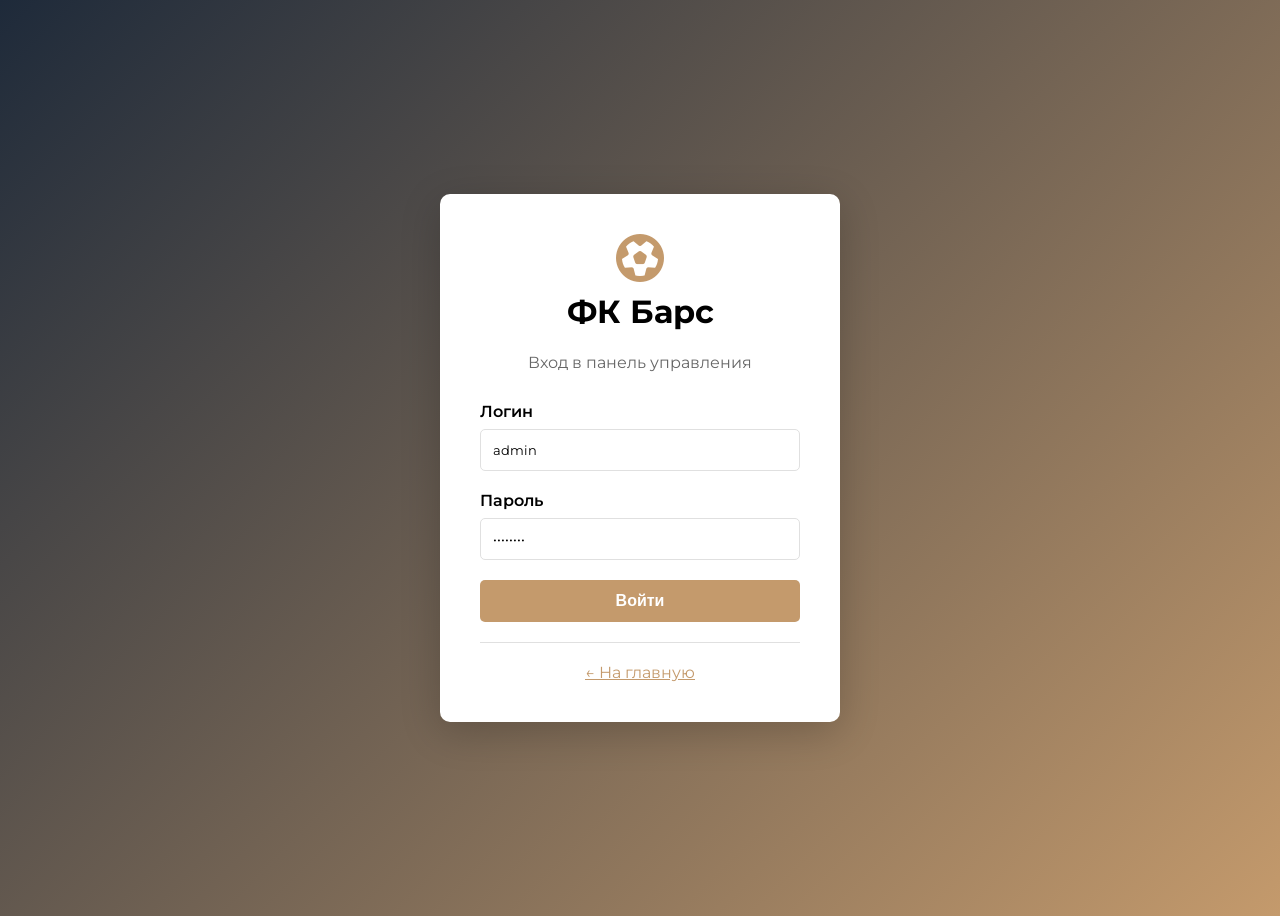
==== admin/login.html @ 67a60b04 "Add files via upload" ====
<!DOCTYPE html>
<html lang="ru">
<head>
    <meta charset="UTF-8">
    <meta name="viewport" content="width=device-width, initial-scale=1.0">
    <title>Вход в админ-панель | ФК Барс</title>
    <link rel="stylesheet" href="css/admin.css">
    <link rel="stylesheet" href="https://cdnjs.cloudflare.com/ajax/libs/font-awesome/6.4.0/css/all.min.css">
    <link href="https://fonts.googleapis.com/css2?family=Montserrat:wght@300;400;500;600;700&display=swap" rel="stylesheet">
    <style>
        body {
            font-family: 'Montserrat', sans-serif;
        }
        .admin-login-page {
            background: linear-gradient(135deg, #1e2a3a 0%, #C49A6C 100%);
            min-height: 100vh;
            display: flex;
            align-items: center;
            justify-content: center;
        }
        .admin-login-container {
            width: 100%;
            max-width: 400px;
            padding: 20px;
        }
        .admin-login-box {
            background: white;
            padding: 40px;
            border-radius: 10px;
            box-shadow: 0 10px 40px rgba(0,0,0,0.2);
        }
        .btn-primary {
            background: #C49A6C;
            color: white;
            border: none;
            padding: 12px;
            border-radius: 5px;
            cursor: pointer;
            font-weight: 600;
            width: 100%;
            font-size: 1rem;
            transition: all 0.3s;
        }
        .btn-primary:hover {
            background: #A57C52;
        }
        input {
            width: 100%;
            padding: 12px;
            border: 1px solid #e0e0e0;
            border-radius: 5px;
            box-sizing: border-box;
            font-family: 'Montserrat', sans-serif;
        }
    </style>
</head>
<body class="admin-login-page">
    <div class="admin-login-container">
        <div class="admin-login-box">
            <div style="text-align: center; margin-bottom: 30px;">
                <i class="fas fa-futbol" style="font-size: 3rem; color: #C49A6C;"></i>
                <h1 style="font-family: 'Montserrat', serif; margin-top: 10px;">ФК Барс</h1>
                <p style="color: #666;">Вход в панель управления</p>
            </div>
            
            <form id="loginForm">
                <div style="margin-bottom: 20px;">
                    <label style="display: block; margin-bottom: 8px; font-weight: 600;">Логин</label>
                    <input type="text" id="username" value="admin">
                </div>
                
                <div style="margin-bottom: 20px;">
                    <label style="display: block; margin-bottom: 8px; font-weight: 600;">Пароль</label>
                    <input type="password" id="password" value="admin123">
                </div>
                
                <button type="submit" class="btn-primary">Войти</button>
                
                <div style="text-align: center; margin-top: 20px; padding-top: 20px; border-top: 1px solid #e0e0e0;">
                    
                    <a href="../index.html" style="color: #C49A6C;">← На главную</a>
                </div>
            </form>
        </div>
    </div>

    <script>
        document.getElementById('loginForm').addEventListener('submit', function(e) {
            e.preventDefault();
            const username = document.getElementById('username').value;
            const password = document.getElementById('password').value;
            
            if (username === 'admin' && password === 'admin123') {
                sessionStorage.setItem('admin_logged_in', 'true');
                window.location.href = 'index.html';
            } else {
                alert('Неверный логин или пароль');
            }
        });
    </script>
</body>
</html>
---- admin/css/admin.css ----
/* ===== АДМИН-ПАНЕЛЬ ФК БАРС ===== */
:root {
    --admin-primary: #C49A6C;
    --admin-primary-dark: #A57C52;
    --admin-secondary: #1e2a3a;
    --admin-success: #27ae60;
    --admin-warning: #f39c12;
    --admin-danger: #e74c3c;
    --admin-info: #3498db;
    --admin-bg: #f4f6f9;
    --admin-sidebar: #1e2a3a;
    --admin-text: #333;
    --admin-text-light: #666;
    --admin-border: #e0e0e0;
}

.admin-body {
    margin: 0;
    padding: 0;
    font-family: 'Segoe UI', Tahoma, Geneva, Verdana, sans-serif;
    background: var(--admin-bg);
    display: flex;
}

/* Сайдбар */
.admin-sidebar {
    width: 260px;
    background: var(--admin-sidebar);
    color: white;
    height: 100vh;
    position: fixed;
    overflow-y: auto;
}

.admin-sidebar-header {
    padding: 20px;
    border-bottom: 1px solid rgba(255,255,255,0.1);
}

.admin-sidebar-header h2 {
    margin: 0;
    font-size: 1.5rem;
}

.admin-sidebar-header h2 i {
    color: var(--admin-primary);
    margin-right: 10px;
}

.admin-sidebar-menu {
    padding: 20px 0;
}

.admin-menu-item {
    display: flex;
    align-items: center;
    padding: 12px 20px;
    color: rgba(255,255,255,0.8);
    text-decoration: none;
    transition: all 0.3s;
}

.admin-menu-item i {
    width: 24px;
    margin-right: 10px;
    color: var(--admin-primary);
}

.admin-menu-item:hover {
    background: rgba(255,255,255,0.1);
    color: white;
}

.admin-menu-item.active {
    background: var(--admin-primary);
    color: white;
}

.admin-menu-item.active i {
    color: white;
}

/* Основной контент */
.admin-main {
    flex: 1;
    margin-left: 260px;
    padding: 20px;
}

.admin-header {
    background: white;
    padding: 20px;
    border-radius: 10px;
    box-shadow: 0 2px 10px rgba(0,0,0,0.05);
    margin-bottom: 20px;
    display: flex;
    justify-content: space-between;
    align-items: center;
}

.admin-header h1 {
    margin: 0;
    font-size: 1.8rem;
    color: var(--admin-secondary);
}

.admin-user {
    display: flex;
    align-items: center;
    gap: 15px;
}

.admin-avatar {
    width: 40px;
    height: 40px;
    border-radius: 50%;
    background: var(--admin-primary);
    display: flex;
    align-items: center;
    justify-content: center;
    color: white;
}

/* Карточки статистики */
.admin-stats {
    display: grid;
    grid-template-columns: repeat(auto-fit, minmax(240px, 1fr));
    gap: 20px;
    margin-bottom: 30px;
}

.stat-card {
    background: white;
    padding: 20px;
    border-radius: 10px;
    box-shadow: 0 2px 10px rgba(0,0,0,0.05);
    display: flex;
    align-items: center;
    gap: 15px;
}

.stat-icon {
    width: 50px;
    height: 50px;
    border-radius: 10px;
    display: flex;
    align-items: center;
    justify-content: center;
    font-size: 1.5rem;
}

.stat-icon.primary { background: rgba(196, 154, 108, 0.1); color: var(--admin-primary); }
.stat-icon.success { background: rgba(39, 174, 96, 0.1); color: var(--admin-success); }
.stat-icon.warning { background: rgba(243, 156, 18, 0.1); color: var(--admin-warning); }
.stat-icon.info { background: rgba(52, 152, 219, 0.1); color: var(--admin-info); }

.stat-info h3 {
    margin: 0 0 5px;
    font-size: 1.8rem;
    font-weight: 600;
}

.stat-info p {
    margin: 0;
    color: var(--admin-text-light);
}

/* Таблицы */
.admin-table-container {
    background: white;
    border-radius: 10px;
    padding: 20px;
    box-shadow: 0 2px 10px rgba(0,0,0,0.05);
    margin-bottom: 30px;
}

.admin-table {
    width: 100%;
    border-collapse: collapse;
}

.admin-table th {
    text-align: left;
    padding: 12px;
    border-bottom: 2px solid var(--admin-border);
    color: var(--admin-text-light);
    font-weight: 600;
}

.admin-table td {
    padding: 12px;
    border-bottom: 1px solid var(--admin-border);
}

.admin-table tr:hover {
    background: #f8f9fa;
}

/* Кнопки действий */
.admin-btn {
    padding: 6px 12px;
    border: none;
    border-radius: 5px;
    cursor: pointer;
    font-size: 0.9rem;
    transition: all 0.3s;
    margin-right: 5px;
}

.admin-btn-edit {
    background: var(--admin-info);
    color: white;
}

.admin-btn-delete {
    background: var(--admin-danger);
    color: white;
}

.admin-btn-view {
    background: var(--admin-secondary);
    color: white;
}

.admin-btn:hover {
    opacity: 0.8;
    transform: translateY(-2px);
}

/* Формы */
.admin-form-group {
    margin-bottom: 20px;
}

.admin-form-group label {
    display: block;
    margin-bottom: 8px;
    font-weight: 600;
    color: var(--admin-text);
}

.admin-form-control {
    width: 100%;
    padding: 10px 15px;
    border: 1px solid var(--admin-border);
    border-radius: 5px;
    font-size: 1rem;
    transition: all 0.3s;
    box-sizing: border-box;
}

.admin-form-control:focus {
    outline: none;
    border-color: var(--admin-primary);
    box-shadow: 0 0 0 2px rgba(196, 154, 108, 0.2);
}

.admin-form-row {
    display: grid;
    grid-template-columns: 1fr 1fr;
    gap: 20px;
}

/* Статусы */
.status-badge {
    display: inline-block;
    padding: 4px 12px;
    border-radius: 50px;
    font-size: 0.85rem;
    font-weight: 500;
}

.status-active {
    background: #d4edda;
    color: #155724;
}

.status-pending {
    background: #fff3cd;
    color: #856404;
}

.status-inactive {
    background: #f8d7da;
    color: #721c24;
}

/* Модальные окна */
.admin-modal {
    display: none;
    position: fixed;
    top: 0;
    left: 0;
    width: 100%;
    height: 100%;
    background: rgba(0,0,0,0.5);
    align-items: center;
    justify-content: center;
    z-index: 1000;
}

.admin-modal.active {
    display: flex;
}

.admin-modal-content {
    background: white;
    border-radius: 10px;
    max-width: 600px;
    width: 90%;
    max-height: 90vh;
    overflow-y: auto;
}

.admin-modal-header {
    padding: 20px;
    border-bottom: 1px solid var(--admin-border);
    display: flex;
    justify-content: space-between;
    align-items: center;
}

.admin-modal-header h3 {
    margin: 0;
}

.admin-modal-close {
    background: none;
    border: none;
    font-size: 1.2rem;
    cursor: pointer;
    color: var(--admin-text-light);
}

.admin-modal-body {
    padding: 20px;
}

.admin-modal-footer {
    padding: 20px;
    border-top: 1px solid var(--admin-border);
    display: flex;
    justify-content: flex-end;
    gap: 10px;
}

/* Адаптивность */
@media (max-width: 768px) {
    .admin-sidebar {
        transform: translateX(-100%);
        position: fixed;
        z-index: 1001;
        transition: transform 0.3s;
    }
    .admin-sidebar.open {
        transform: translateX(0);
    }
    .admin-main {
        margin-left: 0;
    }
    .admin-form-row {
        grid-template-columns: 1fr;
    }
}
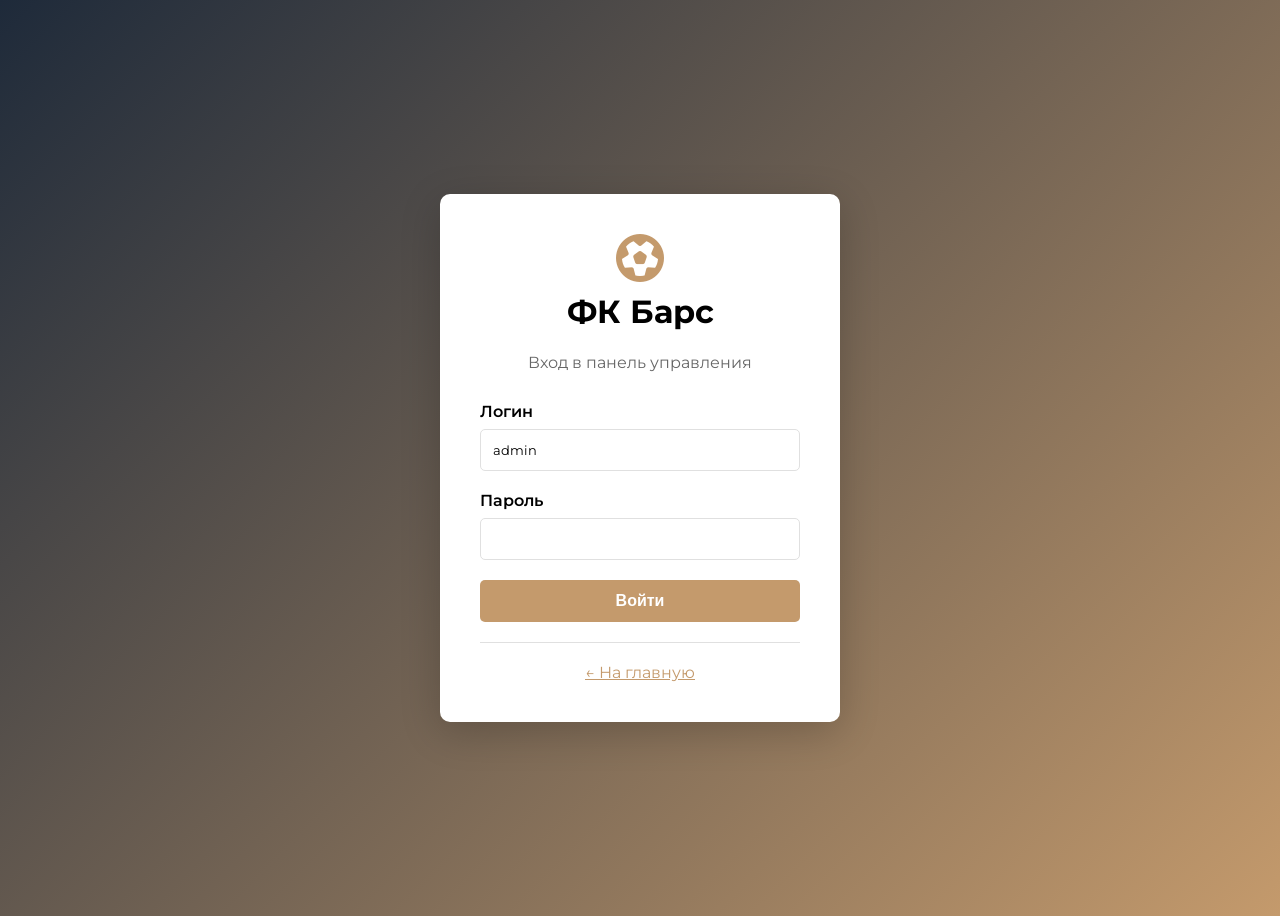
==== commit 35f135e1: "Update login.html" ====
--- a/admin/login.html
+++ b/admin/login.html
@@ -71,7 +71,7 @@
                 
                 <div style="margin-bottom: 20px;">
                     <label style="display: block; margin-bottom: 8px; font-weight: 600;">Пароль</label>
-                    <input type="password" id="password" value="admin123">
+                    <input type="password" id="password" value="">
                 </div>
                 
                 <button type="submit" class="btn-primary">Войти</button>
@@ -90,7 +90,7 @@
             const username = document.getElementById('username').value;
             const password = document.getElementById('password').value;
             
-            if (username === 'admin' && password === 'admin123') {
+            if (username === 'admin' && password === 'bars2026') {
                 sessionStorage.setItem('admin_logged_in', 'true');
                 window.location.href = 'index.html';
             } else {
@@ -99,4 +99,4 @@
         });
     </script>
 </body>
-</html>+</html>
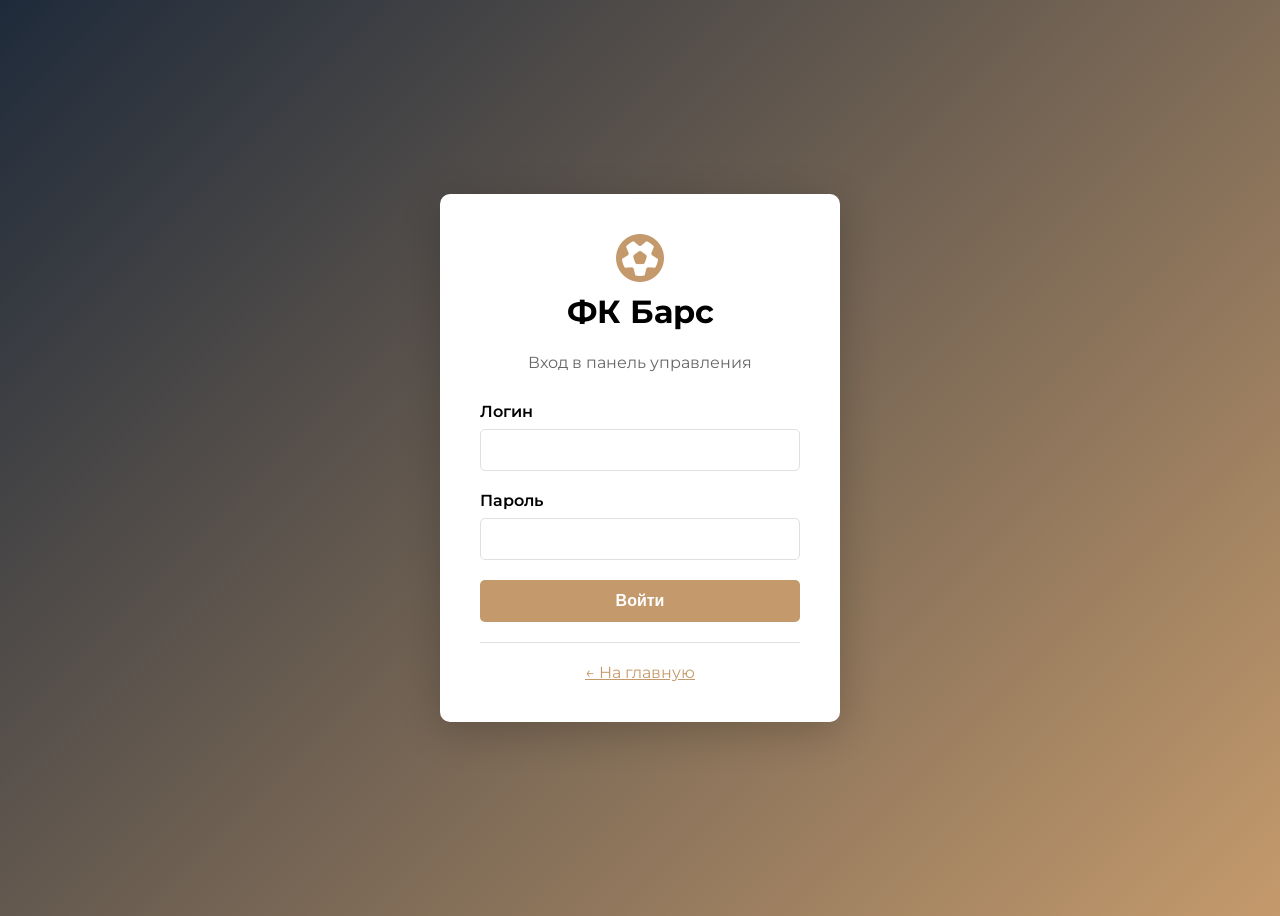
==== commit 0ef43ab3: "Update login.html" ====
--- a/admin/login.html
+++ b/admin/login.html
@@ -66,7 +66,7 @@
             <form id="loginForm">
                 <div style="margin-bottom: 20px;">
                     <label style="display: block; margin-bottom: 8px; font-weight: 600;">Логин</label>
-                    <input type="text" id="username" value="admin">
+                    <input type="text" id="username" value="">
                 </div>
                 
                 <div style="margin-bottom: 20px;">
